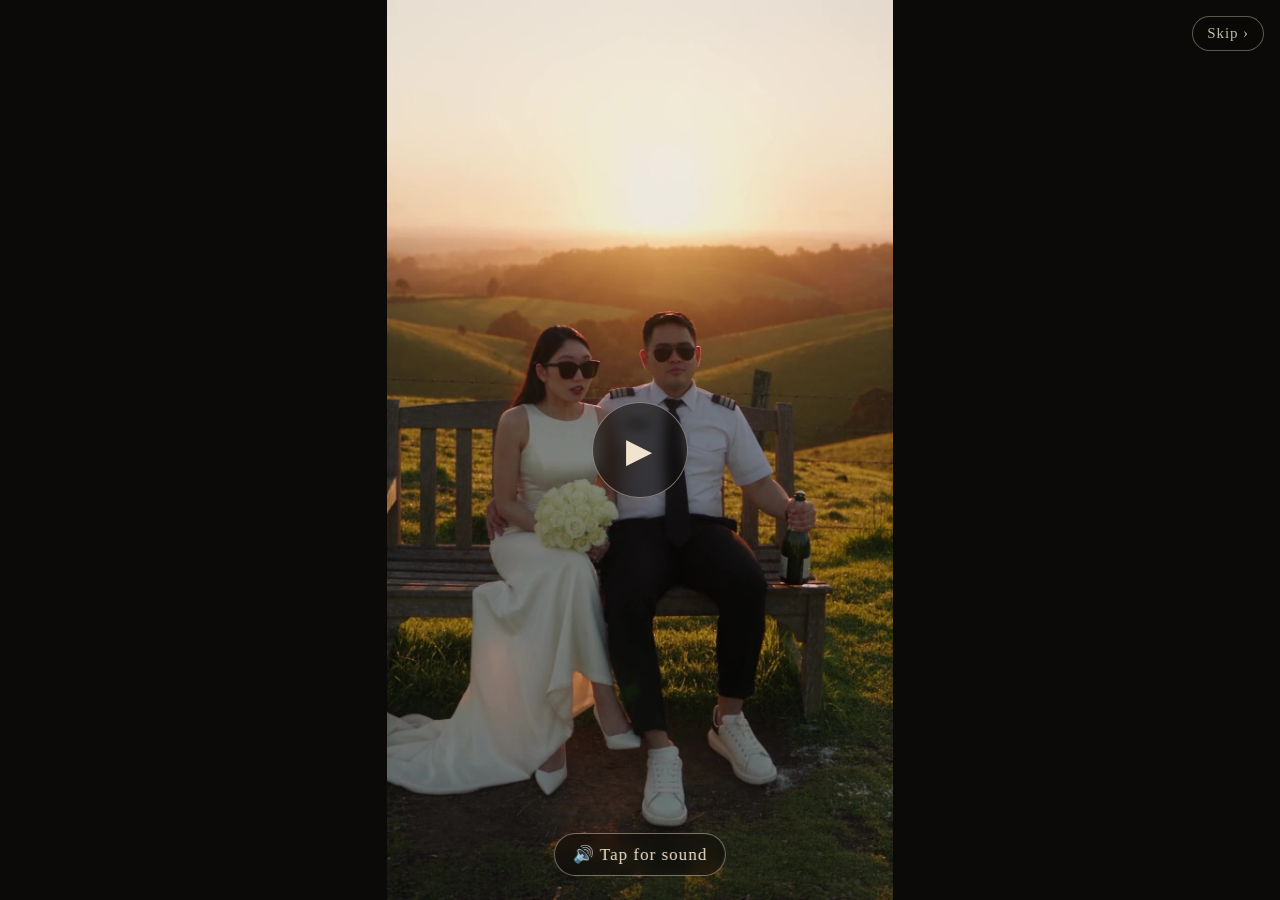
==== video/index.html @ 6cb82391 "Add files via upload Add save-the-date video page" ====
<!doctype html>
<html lang="en">
<head>
<meta charset="utf-8">
<meta name="viewport" content="width=device-width, initial-scale=1, viewport-fit=cover">
<title>Rajeev &amp; Mana · Save the date</title>
<meta name="description" content="Save the date · 11 April 2027 · Dumaguete">
<meta property="og:type" content="video.other">
<meta property="og:title" content="Rajeev &amp; Mana · Save the date">
<meta property="og:description" content="11 April 2027 · Dumaguete · Tap to watch">
<meta property="og:url" content="https://likshman.github.io/rajeev-and-mana/video/">
<meta property="og:image" content="https://likshman.github.io/rajeev-and-mana/video/share.jpg">
<meta property="og:image:width" content="1080">
<meta property="og:image:height" content="566">
<meta property="og:video" content="https://likshman.github.io/rajeev-and-mana/video/save-the-date.mp4">
<meta property="og:video:type" content="video/mp4">
<meta name="twitter:card" content="summary_large_image">
<style>
  :root { --bg:#0c0a08; --cream:#f0e4d0; --gold:#d6b278; --dim:#aa9678; }
  * { box-sizing:border-box; margin:0; padding:0; }
  html, body { height:100%; background:var(--bg); color:var(--cream);
    font-family: "Cormorant Garamond", Georgia, "Times New Roman", serif; overflow:hidden; }
  video { position:fixed; inset:0; width:100%; height:100%; object-fit:contain; background:var(--bg); }
  .btn { position:fixed; z-index:3; border:1px solid rgba(240,228,208,.45); background:rgba(12,10,8,.55);
    color:var(--cream); font:inherit; font-size:17px; letter-spacing:.06em; padding:10px 18px; border-radius:999px;
    backdrop-filter:blur(6px); -webkit-backdrop-filter:blur(6px); cursor:pointer; text-decoration:none; }
  #sound { bottom:calc(24px + env(safe-area-inset-bottom)); left:50%; transform:translateX(-50%); }
  #skip { top:calc(16px + env(safe-area-inset-top)); right:16px; font-size:15px; padding:8px 14px; opacity:.8; }
  #play { inset:0; margin:auto; width:96px; height:96px; padding:0; font-size:34px; display:none; }
  #end { position:fixed; inset:0; z-index:4; display:flex; flex-direction:column; align-items:center;
    justify-content:center; gap:14px; text-align:center; padding:24px; background:var(--bg);
    opacity:0; pointer-events:none; transition:opacity .6s ease; }
  #end.show { opacity:1; pointer-events:auto; }
  #end .k { letter-spacing:.35em; font-size:15px; color:var(--dim); }
  #end h1 { font-style:italic; font-weight:500; font-size:clamp(44px, 12vw, 76px); line-height:1.05; }
  #end .rule { width:120px; height:1px; background:var(--gold); margin:6px 0; }
  #end p { color:var(--gold); font-size:20px; }
  #end a { color:var(--cream); }
  .hide { display:none !important; }
</style>
</head>
<body>
<video id="v" src="save-the-date.mp4" poster="poster.jpg" autoplay muted playsinline webkit-playsinline preload="auto"></video>

<button id="sound" class="btn" type="button">🔊 Tap for sound</button>
<a id="skip" class="btn" href="https://likshman.github.io/rajeev-and-mana/">Skip ›</a>
<button id="play" class="btn" type="button" aria-label="Play">▶</button>

<div id="end" role="status" aria-live="polite">
  <div class="k">SAVE THE DATE</div>
  <h1>Rajeev &amp; Mana</h1>
  <div class="rule"></div>
  <p>Opening our page in <span id="n">3</span>…</p>
  <a href="https://likshman.github.io/rajeev-and-mana/">Go now</a>
</div>

<script>
  var TARGET = "https://likshman.github.io/rajeev-and-mana/";
  var DELAY = 3; // seconds after the video ends
  var v = document.getElementById("v"),
      sound = document.getElementById("sound"),
      play = document.getElementById("play"),
      end = document.getElementById("end"),
      n = document.getElementById("n");

  // Autoplay with sound is blocked by browsers, so start muted and offer sound.
  var p = v.play();
  if (p && p.catch) p.catch(function () { play.style.display = "block"; });

  sound.addEventListener("click", function () {
    v.muted = false;
    if (v.ended || v.currentTime > v.duration - 0.2) v.currentTime = 0;
    v.play();
    sound.classList.add("hide");
  });
  play.addEventListener("click", function () {
    v.muted = false; v.play(); play.style.display = "none"; sound.classList.add("hide");
  });
  v.addEventListener("playing", function () { play.style.display = "none"; });

  v.addEventListener("ended", function () {
    sound.classList.add("hide");
    document.getElementById("skip").classList.add("hide");
    end.classList.add("show");
    var left = DELAY;
    n.textContent = left;
    var t = setInterval(function () {
      left -= 1;
      if (left > 0) { n.textContent = left; return; }
      clearInterval(t);
      window.location.replace(TARGET);
    }, 1000);
  });
</script>
</body>
</html>
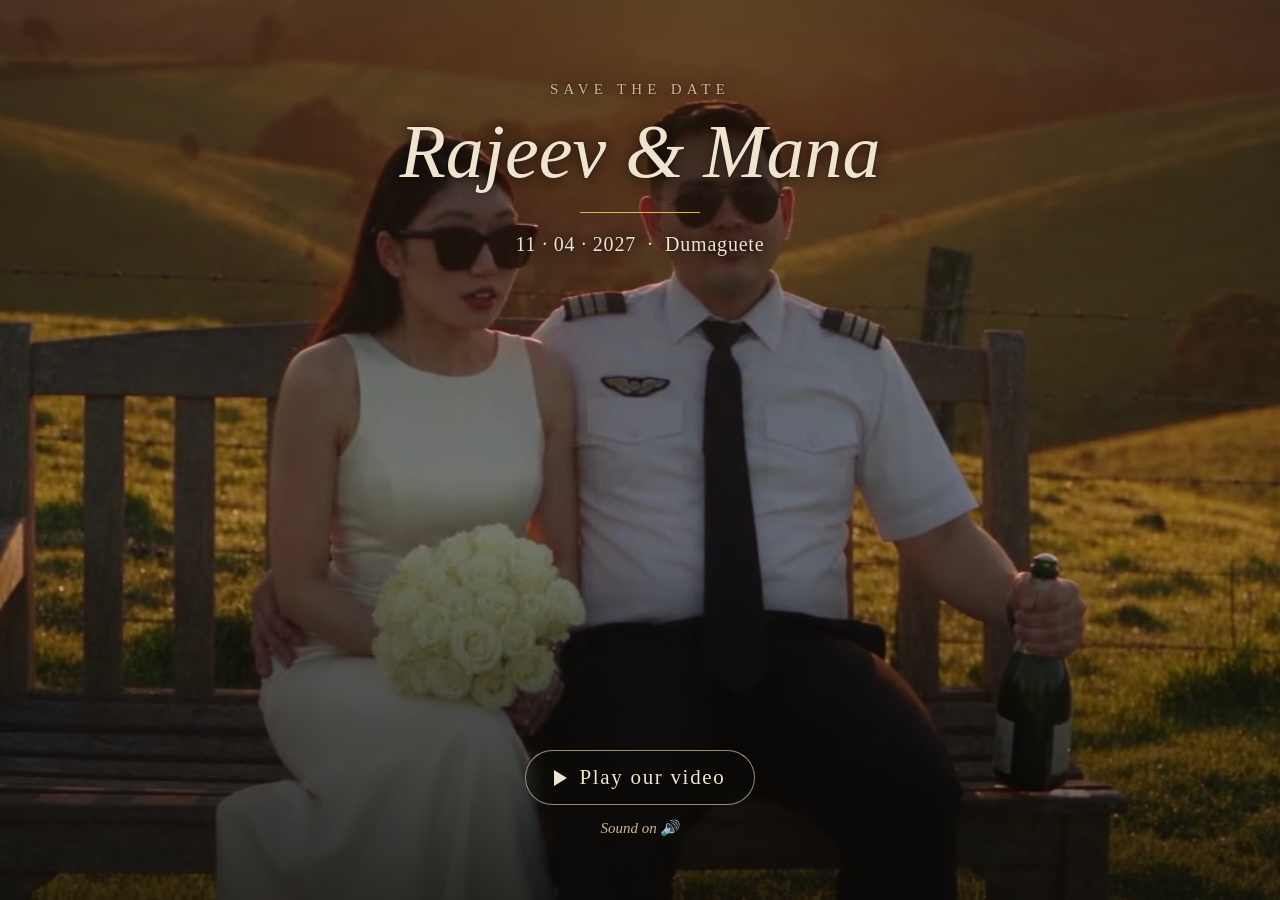
==== commit ac32ebf6: "Refactor video page layout and styles Updated styles and HTML structure for video page." ====
--- a/video/index.html
+++ b/video/index.html
@@ -16,41 +16,63 @@
 <meta property="og:video:type" content="video/mp4">
 <meta name="twitter:card" content="summary_large_image">
 <style>
-  :root { --bg:#0c0a08; --cream:#f0e4d0; --gold:#d6b278; --dim:#aa9678; }
+  :root { --bg:#0c0a08; --cream:#f0e4d0; --gold:#d6b278; --dim:#cbb796; }
   * { box-sizing:border-box; margin:0; padding:0; }
   html, body { height:100%; background:var(--bg); color:var(--cream);
     font-family: "Cormorant Garamond", Georgia, "Times New Roman", serif; overflow:hidden; }
   video { position:fixed; inset:0; width:100%; height:100%; object-fit:contain; background:var(--bg); }
-  .btn { position:fixed; z-index:3; border:1px solid rgba(240,228,208,.45); background:rgba(12,10,8,.55);
-    color:var(--cream); font:inherit; font-size:17px; letter-spacing:.06em; padding:10px 18px; border-radius:999px;
-    backdrop-filter:blur(6px); -webkit-backdrop-filter:blur(6px); cursor:pointer; text-decoration:none; }
-  #sound { bottom:calc(24px + env(safe-area-inset-bottom)); left:50%; transform:translateX(-50%); }
-  #skip { top:calc(16px + env(safe-area-inset-top)); right:16px; font-size:15px; padding:8px 14px; opacity:.8; }
-  #play { inset:0; margin:auto; width:96px; height:96px; padding:0; font-size:34px; display:none; }
-  #end { position:fixed; inset:0; z-index:4; display:flex; flex-direction:column; align-items:center;
-    justify-content:center; gap:14px; text-align:center; padding:24px; background:var(--bg);
-    opacity:0; pointer-events:none; transition:opacity .6s ease; }
+
+  .screen { position:fixed; inset:0; z-index:4; display:flex; flex-direction:column; align-items:center;
+    justify-content:center; gap:14px; text-align:center; padding:24px; transition:opacity .6s ease; }
+  .k { letter-spacing:.35em; font-size:15px; color:var(--dim); }
+  h1 { font-style:italic; font-weight:500; font-size:clamp(44px, 12vw, 76px); line-height:1.05; }
+  .rule { width:120px; height:1px; background:var(--gold); margin:6px 0; }
+  .when { color:var(--gold); font-size:20px; letter-spacing:.04em; }
+  #start .top { text-shadow:0 1px 14px rgba(12,10,8,.75), 0 0 2px rgba(12,10,8,.5); }
+  #start .when { color:var(--cream); }
+
+  #start { justify-content:space-between;
+    padding:calc(9vh + env(safe-area-inset-top)) 24px calc(7vh + env(safe-area-inset-bottom));
+    background:
+      linear-gradient(rgba(12,10,8,.55) 0%, rgba(12,10,8,.15) 35%, rgba(12,10,8,.1) 60%, rgba(12,10,8,.7) 100%),
+      url("poster.jpg") center / cover no-repeat, var(--bg);
+    cursor:pointer; }
+  .top, .bottom { display:flex; flex-direction:column; align-items:center; gap:14px; }
+  #go { display:flex; align-items:center; gap:12px; border:1px solid rgba(240,228,208,.6);
+    background:rgba(12,10,8,.4); color:var(--cream); font:inherit; font-size:21px; letter-spacing:.08em;
+    padding:14px 28px; border-radius:999px; cursor:pointer;
+    backdrop-filter:blur(6px); -webkit-backdrop-filter:blur(6px); }
+  #go .tri { width:0; height:0; border-left:13px solid var(--cream);
+    border-top:8px solid transparent; border-bottom:8px solid transparent; }
+  .hint { font-size:15px; color:var(--dim); font-style:italic; }
+
+  #end { background:var(--bg); opacity:0; pointer-events:none; }
   #end.show { opacity:1; pointer-events:auto; }
-  #end .k { letter-spacing:.35em; font-size:15px; color:var(--dim); }
-  #end h1 { font-style:italic; font-weight:500; font-size:clamp(44px, 12vw, 76px); line-height:1.05; }
-  #end .rule { width:120px; height:1px; background:var(--gold); margin:6px 0; }
-  #end p { color:var(--gold); font-size:20px; }
   #end a { color:var(--cream); }
-  .hide { display:none !important; }
+  .gone { opacity:0; pointer-events:none; }
 </style>
 </head>
 <body>
-<video id="v" src="save-the-date.mp4" poster="poster.jpg" autoplay muted playsinline webkit-playsinline preload="auto"></video>
+<video id="v" src="save-the-date.mp4" poster="poster.jpg" playsinline webkit-playsinline preload="auto"></video>
 
-<button id="sound" class="btn" type="button">🔊 Tap for sound</button>
-<a id="skip" class="btn" href="https://likshman.github.io/rajeev-and-mana/">Skip ›</a>
-<button id="play" class="btn" type="button" aria-label="Play">▶</button>
+<div id="start" class="screen" role="button" aria-label="Play the save the date video">
+  <div class="top">
+    <div class="k">SAVE THE DATE</div>
+    <h1>Rajeev &amp; Mana</h1>
+    <div class="rule"></div>
+    <div class="when">11 · 04 · 2027 &nbsp;·&nbsp; Dumaguete</div>
+  </div>
+  <div class="bottom">
+    <button id="go" type="button"><span class="tri"></span>Play our video</button>
+    <div class="hint">Sound on 🔊</div>
+  </div>
+</div>
 
-<div id="end" role="status" aria-live="polite">
+<div id="end" class="screen" role="status" aria-live="polite">
   <div class="k">SAVE THE DATE</div>
   <h1>Rajeev &amp; Mana</h1>
   <div class="rule"></div>
-  <p>Opening our page in <span id="n">3</span>…</p>
+  <p class="when">Opening our page in <span id="n">3</span>…</p>
   <a href="https://likshman.github.io/rajeev-and-mana/">Go now</a>
 </div>
 
@@ -58,29 +80,24 @@
   var TARGET = "https://likshman.github.io/rajeev-and-mana/";
   var DELAY = 3; // seconds after the video ends
   var v = document.getElementById("v"),
-      sound = document.getElementById("sound"),
-      play = document.getElementById("play"),
+      start = document.getElementById("start"),
       end = document.getElementById("end"),
       n = document.getElementById("n");
 
-  // Autoplay with sound is blocked by browsers, so start muted and offer sound.
-  var p = v.play();
-  if (p && p.catch) p.catch(function () { play.style.display = "block"; });
+  // One tap starts the video with sound (browsers require a tap before playing audio).
+  function begin() {
+    v.muted = false;
+    v.volume = 1;
+    var p = v.play();
+    start.classList.add("gone");
+    if (p && p.catch) p.catch(function () { start.classList.remove("gone"); });
+  }
+  start.addEventListener("click", begin);
 
-  sound.addEventListener("click", function () {
-    v.muted = false;
-    if (v.ended || v.currentTime > v.duration - 0.2) v.currentTime = 0;
-    v.play();
-    sound.classList.add("hide");
-  });
-  play.addEventListener("click", function () {
-    v.muted = false; v.play(); play.style.display = "none"; sound.classList.add("hide");
-  });
-  v.addEventListener("playing", function () { play.style.display = "none"; });
+  // Tap the video to pause / resume.
+  v.addEventListener("click", function () { v.paused ? v.play() : v.pause(); });
 
   v.addEventListener("ended", function () {
-    sound.classList.add("hide");
-    document.getElementById("skip").classList.add("hide");
     end.classList.add("show");
     var left = DELAY;
     n.textContent = left;
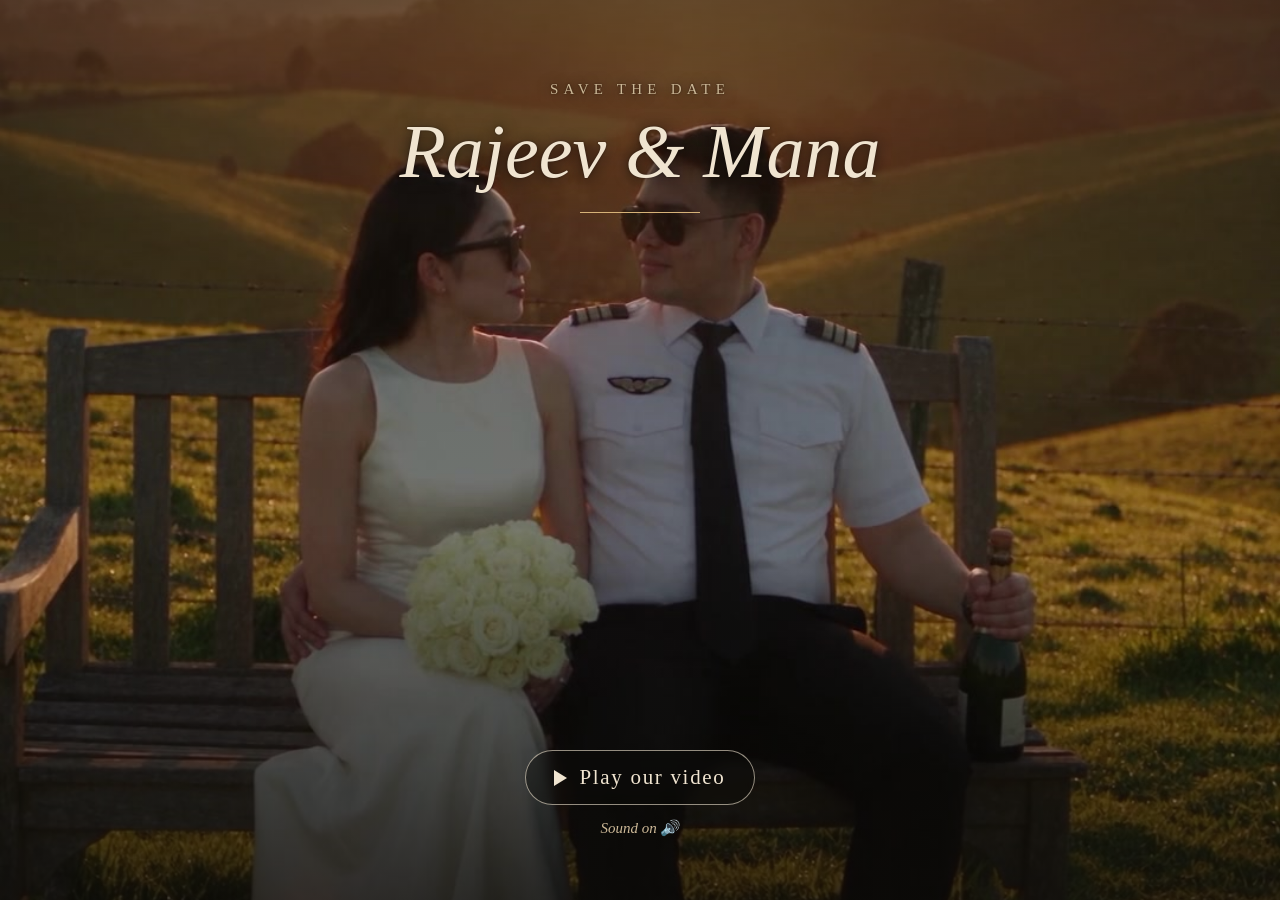
==== commit ca6c6e56: "Update meta tags for video page" ====
--- a/video/index.html
+++ b/video/index.html
@@ -4,17 +4,17 @@
 <meta charset="utf-8">
 <meta name="viewport" content="width=device-width, initial-scale=1, viewport-fit=cover">
 <title>Rajeev &amp; Mana · Save the date</title>
-<meta name="description" content="Save the date · 11 April 2027 · Dumaguete">
+<meta name="description" content="Rajeev &amp; Mana · Save the date · Tap to watch">
 <meta property="og:type" content="video.other">
 <meta property="og:title" content="Rajeev &amp; Mana · Save the date">
-<meta property="og:description" content="11 April 2027 · Dumaguete · Tap to watch">
+<meta property="og:description" content="Tap to watch our save the date">
 <meta property="og:url" content="https://likshman.github.io/rajeev-and-mana/video/">
 <meta property="og:image" content="https://likshman.github.io/rajeev-and-mana/video/share.jpg">
 <meta property="og:image:width" content="1080">
-<meta property="og:image:height" content="566">
+<meta property="og:image:height" content="1000">
 <meta property="og:video" content="https://likshman.github.io/rajeev-and-mana/video/save-the-date.mp4">
 <meta property="og:video:type" content="video/mp4">
-<meta name="twitter:card" content="summary_large_image">
+<meta name="twitter:card" content="summary">
 <style>
   :root { --bg:#0c0a08; --cream:#f0e4d0; --gold:#d6b278; --dim:#cbb796; }
   * { box-sizing:border-box; margin:0; padding:0; }
@@ -60,7 +60,6 @@
     <div class="k">SAVE THE DATE</div>
     <h1>Rajeev &amp; Mana</h1>
     <div class="rule"></div>
-    <div class="when">11 · 04 · 2027 &nbsp;·&nbsp; Dumaguete</div>
   </div>
   <div class="bottom">
     <button id="go" type="button"><span class="tri"></span>Play our video</button>
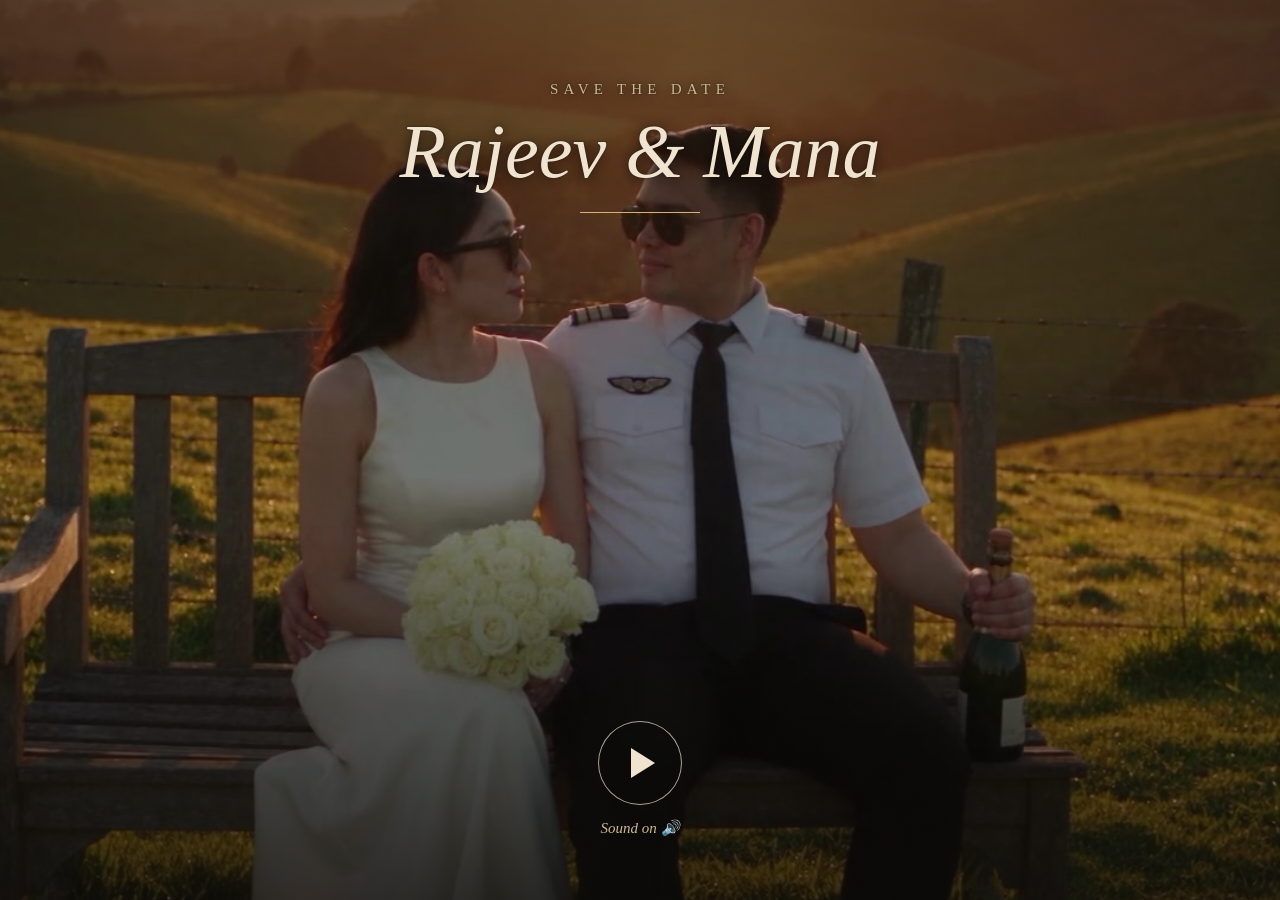
==== commit 95295043: "Refactor play button styling and accessibility" ====
--- a/video/index.html
+++ b/video/index.html
@@ -38,12 +38,11 @@
       url("poster.jpg") center / cover no-repeat, var(--bg);
     cursor:pointer; }
   .top, .bottom { display:flex; flex-direction:column; align-items:center; gap:14px; }
-  #go { display:flex; align-items:center; gap:12px; border:1px solid rgba(240,228,208,.6);
-    background:rgba(12,10,8,.4); color:var(--cream); font:inherit; font-size:21px; letter-spacing:.08em;
-    padding:14px 28px; border-radius:999px; cursor:pointer;
+  #go { display:flex; align-items:center; justify-content:center; width:84px; height:84px; padding:0;
+    border:1px solid rgba(240,228,208,.7); background:rgba(12,10,8,.4); border-radius:50%; cursor:pointer;
     backdrop-filter:blur(6px); -webkit-backdrop-filter:blur(6px); }
-  #go .tri { width:0; height:0; border-left:13px solid var(--cream);
-    border-top:8px solid transparent; border-bottom:8px solid transparent; }
+  #go .tri { width:0; height:0; margin-left:6px; border-left:24px solid var(--cream);
+    border-top:15px solid transparent; border-bottom:15px solid transparent; }
   .hint { font-size:15px; color:var(--dim); font-style:italic; }
 
   #end { background:var(--bg); opacity:0; pointer-events:none; }
@@ -62,7 +61,7 @@
     <div class="rule"></div>
   </div>
   <div class="bottom">
-    <button id="go" type="button"><span class="tri"></span>Play our video</button>
+    <button id="go" type="button" aria-label="Play the video"><span class="tri"></span></button>
     <div class="hint">Sound on 🔊</div>
   </div>
 </div>
